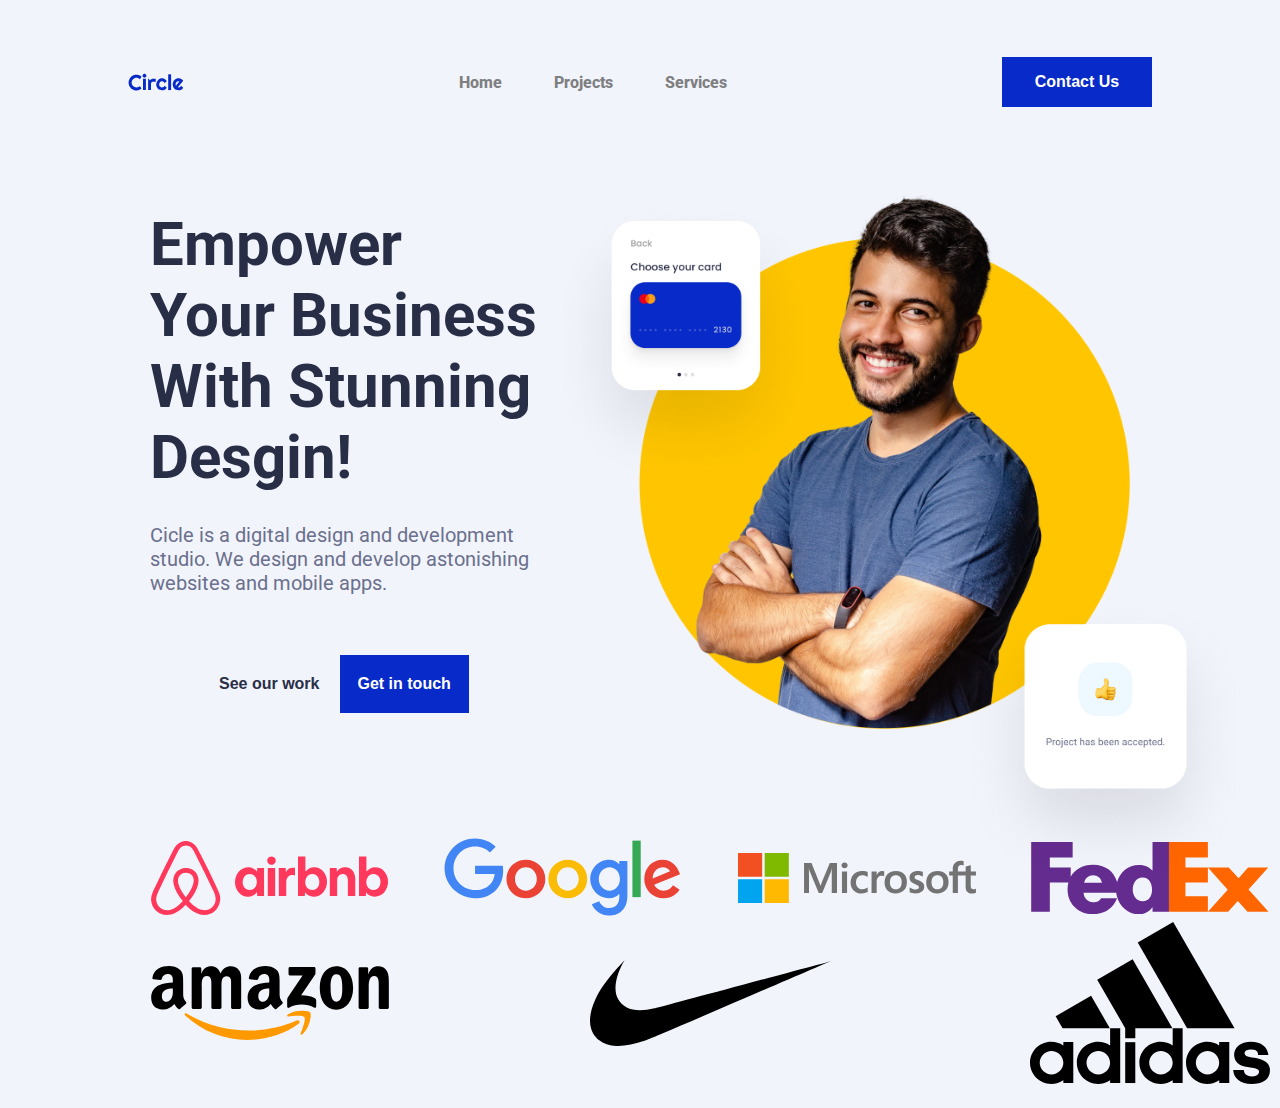
==== midterm-project-boiler/index.html @ 47516e75 "Add files via upload" ====
<!DOCTYPE html>
<html lang="en">
  <head>
    <meta charset="UTF-8" />
    <meta http-equiv="X-UA-Compatible" content="IE=edge" />
    <meta name="viewport" content="width=device-width, initial-scale=1.0" />
    <title>Circle Agency</title>
    <link rel="stylesheet" href="resources/styles/style.css" />
    <link rel="stylesheet" href="resources/styles/contact.css" />
  </head>
  <body>
    <header class="container">
      <nav class="menu">
        <img src="resources/images/logos/circle.svg" alt="circle"> 
        <ul id="lista">
          <li> <a href="./index.html"> Home</a> </li>
          <li> <a href="#projects"> Projects </a> </li>
          <li> <a href="#services"> Services  </a></li>
      </ul>
      <button class="btnContacto type="submit"  onclick="location.href='contact-us.html'">Contact Us</button>
    </nav>
  </header>

<section class="sectionHero">
  <div class="hero">
    <div class="heroText">
    <h1>Empower Your Business With Stunning Desgin!</h1>
    <p>Cicle is a digital design and development studio. We design and develop astonishing websites and mobile apps.</p>

  <div class="btnHero">
    <button class="btnWork" type="button"  onclick="location.href='index.html'">See our work</button>

    <button class="btnTouch" type="button"  onclick="location.href='contact-us.html'">Get in touch</button>
  </div>
  </div>
</div>

  <div class="imgHero">
    <img id="card1" src="./resources/images/hero-section/card-1.png" alt="card">
    <img id="imgHero" src="./resources/images/hero-section/hero-image.png" alt="hero">
    <img id="card2" src="./resources/images/hero-section/card-2.png" alt="card2">
  </div>
</section>

  <section class="logos">
    <a target="_blank" href="https://www.airbnb.es/">
      <img src="./resources/images/logos/airbnb-logo.svg" alt="airbnb">
    </a>
    <a target="_blank" href="https://www.google.com/">
      <img src="./resources/images/logos/google-logo.svg" alt="google">
    </a>
    <a target="_blank" href="https://www.microsoft.com/">
      <img src="./resources/images/logos/microsoft-logo.svg" alt="microsoft">
    </a>
    <a target="_blank" href="https://www.fedex.com/">
      <img src="./resources/images/logos/fedex-logo.svg" alt="fedex">
    </a>
    <a target="_blank" href="https://www.amazon.com/">
      <img src="./resources/images/logos/amazon-logo.svg" alt="amazon">
    </a>
    <a target="_blank" href="https://www.nike.com/">
      <img src="./resources/images/logos/Logo_NIKE.svg" alt="">
    </a>
    <a target="_blank" href="https://www.adidas.com/">
      <img src="./resources/images/logos/Adidas_Logo.svg" alt="adidas">
    </a>
  </section>


  </body>
</html>
---- midterm-project-boiler/resources/styles/style.css ----
@import url("https://fonts.googleapis.com/css2?family=Cinzel&family=Roboto:wght@100;300;400;500&display=swap");

:root {
  --primary: #072ac8;
}

* {
  margin: 0;
  padding: 0;
  box-sizing: border-box;
  background-color: #F2F4FC;

}

body {
  font-family: "Roboto", sans-serif;
}
/* ------------------------------------------------------------------------ */
/* ------------------------------ INDEX html ------------------------------ */
/* ------------------------------------------------------------------------ */
/*------------- CSS NAVBAR ----------------*/
.container{
  width:100%;
  height: 100%;
  padding-left: 10%;
  padding-right: 10%;
  padding-top:2.5%;
  padding-bottom:2.5%;

}



.menu img{
  width: 5.5%;
  height: auto;

}

.menu{
  width: 100%;
  height: 100px;
  display: flex;
  justify-content: space-between;
  align-items: center;
  font-weight: 800;

}

#lista {
  list-style-type: none;
  display: flex;
  justify-content: center;
  list-style: none;
  padding: 0;
}
#lista li{
  display: inline;
  text-align: center;
  padding: 16px 16px;
  text-decoration: none;
  margin: 0 10px;

  
}
#lista li a {
  text-decoration: none;
  color: #7e7f81;
}
 #lista a:hover{
  color: #072ac8;
 }

.btnContacto{
  background-color: #072ac8;
  width: 150px;
  height: 50px;
  color: white;
  font-size: 16px;
  font-weight:800;
  border:none;
}

.btnContacto:hover{
  background-color: #292E47;
}

/*----------- CSS SECTION 1 ------------------*/ 

.sectionHero {
  margin: 5% 7.5%;
}

.sectionHero {
  display: flex;
  justify-content: center;
  gap: 100px;
  align-items: center;
  margin: 20px 150px 20px 150px;
}

.hero {
  width: 500px;
  position: relative;
  
}

.heroText h1 {
  color: #292e47;
  font-size: 60px;
}

.heroText p {
  color: #6b708d;
  padding-top: 30px;
  font-size: 20px;
}

.btnHero {
  display: flex;
  justify-content: center;
  align-items: center;
  gap: 20px;
  padding-top: 60px;
}

.btnWork{
  border: none;
  text-decoration: none;
  font-weight: 500;
  color: #292E47;
  font-size: 16px;
  font-weight:800;
  border:none;
}

.btnTouch{
  background-color: #072ac8;
  color: white;
  text-decoration: none;
  padding: 20px 18px;
  font-size: 16px;
  font-weight:800;
  border:none;
}

.btnTouch:hover{
  background-color: #292E47;
}

.imgHero{
  position: relative;
}

#card1{
  width: 60%;
  height: auto;
  position: absolute;
  left: -100px;
  background-color: transparent;

}

#imgHero{
  height: 550px;
}

#card2{
  width: 60%;
  height: auto;
  position: absolute;
  bottom: -150px;
  left: 320px;
  background-color: transparent;
}

/*-----------SECCION IMAGENES -----------*/

.logos{
  margin: 100px 150px 20px 150px;
  display: flex;
  flex-direction: row;
  justify-content: space-between;
  align-items: center;
  width: 70rem;
  flex-wrap: wrap;
}

.logos img{
  margin: 0 auto;
  width: 15rem;
}

/* ------------------------------ Partners ------------------------------ */

/* Your CSS code goes here */

/* ------------------------------ Recent projects ------------------------------ */

/* Your CSS code goes here */

/* ------------------------------ Client reviews ------------------------------ */

/* Your CSS code goes here */

/* ------------------------------ Services ------------------------------ */

/* Your CSS code goes here */

/* ------------------------------ Questions form ------------------------------ */

/* Your CSS code goes here */

/* ------------------------------ Footer ------------------------------ */

/* Your CSS code goes here */

/* -------------------------------------------------------------------------- */
/* ------------------------------ PROJECT html ------------------------------ */
/* -------------------------------------------------------------------------- */

/* ------------------------------ Project main ------------------------------ */

/* Your CSS code goes here */

/* ----------------------------------------------------------------------------- */
/* ------------------------------ CONTACT-US html ------------------------------ */
/* ----------------------------------------------------------------------------- */

/* ------------------------------ Form ------------------------------ */



/* ----------------------------------------------------------------------------- */
/* ------------------------------ About html ------------------------------ */
/* ----------------------------------------------------------------------------- */

/* Your CSS code goes here */

/* --------------------------------------------------------------------------- */
/* ------------------------------ MEDIA QUERIES ------------------------------ */
/* --------------------------------------------------------------------------- */

/* ------------------------- Smaller than 990px (tablet) ------------------------- */
@media (max-width: 990px) {
  /* Your CSS code goes here */
}

/* ------------------------- Smaller than 766px (mobile) ------------------------- */
@media (max-width: 766px) {
  /* Your CSS code goes here */
}

/* ------------------------------ Hamburguer menu ------------------------------ */

/* Your CSS code goes here */

/* ------------------------------ Alert ------------------------------ */

/* Your CSS code goes here */

/* ------------------------------ Sticky scroll bar ------------------------------ */

/* Your CSS code goes here */
---- midterm-project-boiler/resources/styles/contact.css ----
@import url("https://fonts.googleapis.com/css2?family=Cinzel&family=Roboto:wght@100;300;400;500&display=swap");

:root {
  --primary: #072ac8;
}

* {
  margin: 0;
  padding: 0;
  box-sizing: border-box;
  background-color: #F2F4FC;

}

body {
    font-family: "Roboto", sans-serif;
}

#section1{
   width: 100%;
   height: 100%; 
   display:flex;
   justify-content: center;
}

#formulario{
    width: 70%; 
    height: 100%; 
    font-size: 20px;
    display: flex;
    flex-direction: column;
}

#nombre{
    width: 100%;
    height: 50px;
}

.divMedio{
    display: flex;
    justify-content: space-between;
}

.divEmail,.divPhone{
    width: 49%;
}

#tituloForm{
    font-size: 60px;
    color:#292E47;
}

.labelform{
    color: #7e7f81;
}

#email,#nombre,#phone,#mensaje{
    font-family: "Roboto", sans-serif;
    font-size: 18px;
    border: none;
    background-color: #E4E6F0;
    margin-top:5px;
    padding-left:10px;
}

#email{
    width: 100%;
    height: 50px;

}

#phone{
    width: 100%;
    height: 50px;

}


#mensaje{
    width: 100%;
    height: 100px;
    padding-top:10px;

}

.divMensaje{
    width: 100%;
}

#enviar{
    width: 100%;
    height: 50px;
    color: white;
    font-size: 16px;
    font-weight:800;
    border:none;
    background-color: #072ac8;

}

#enviar:hover{
    color: white;
    background-color: #292E47;
    border:none;
}
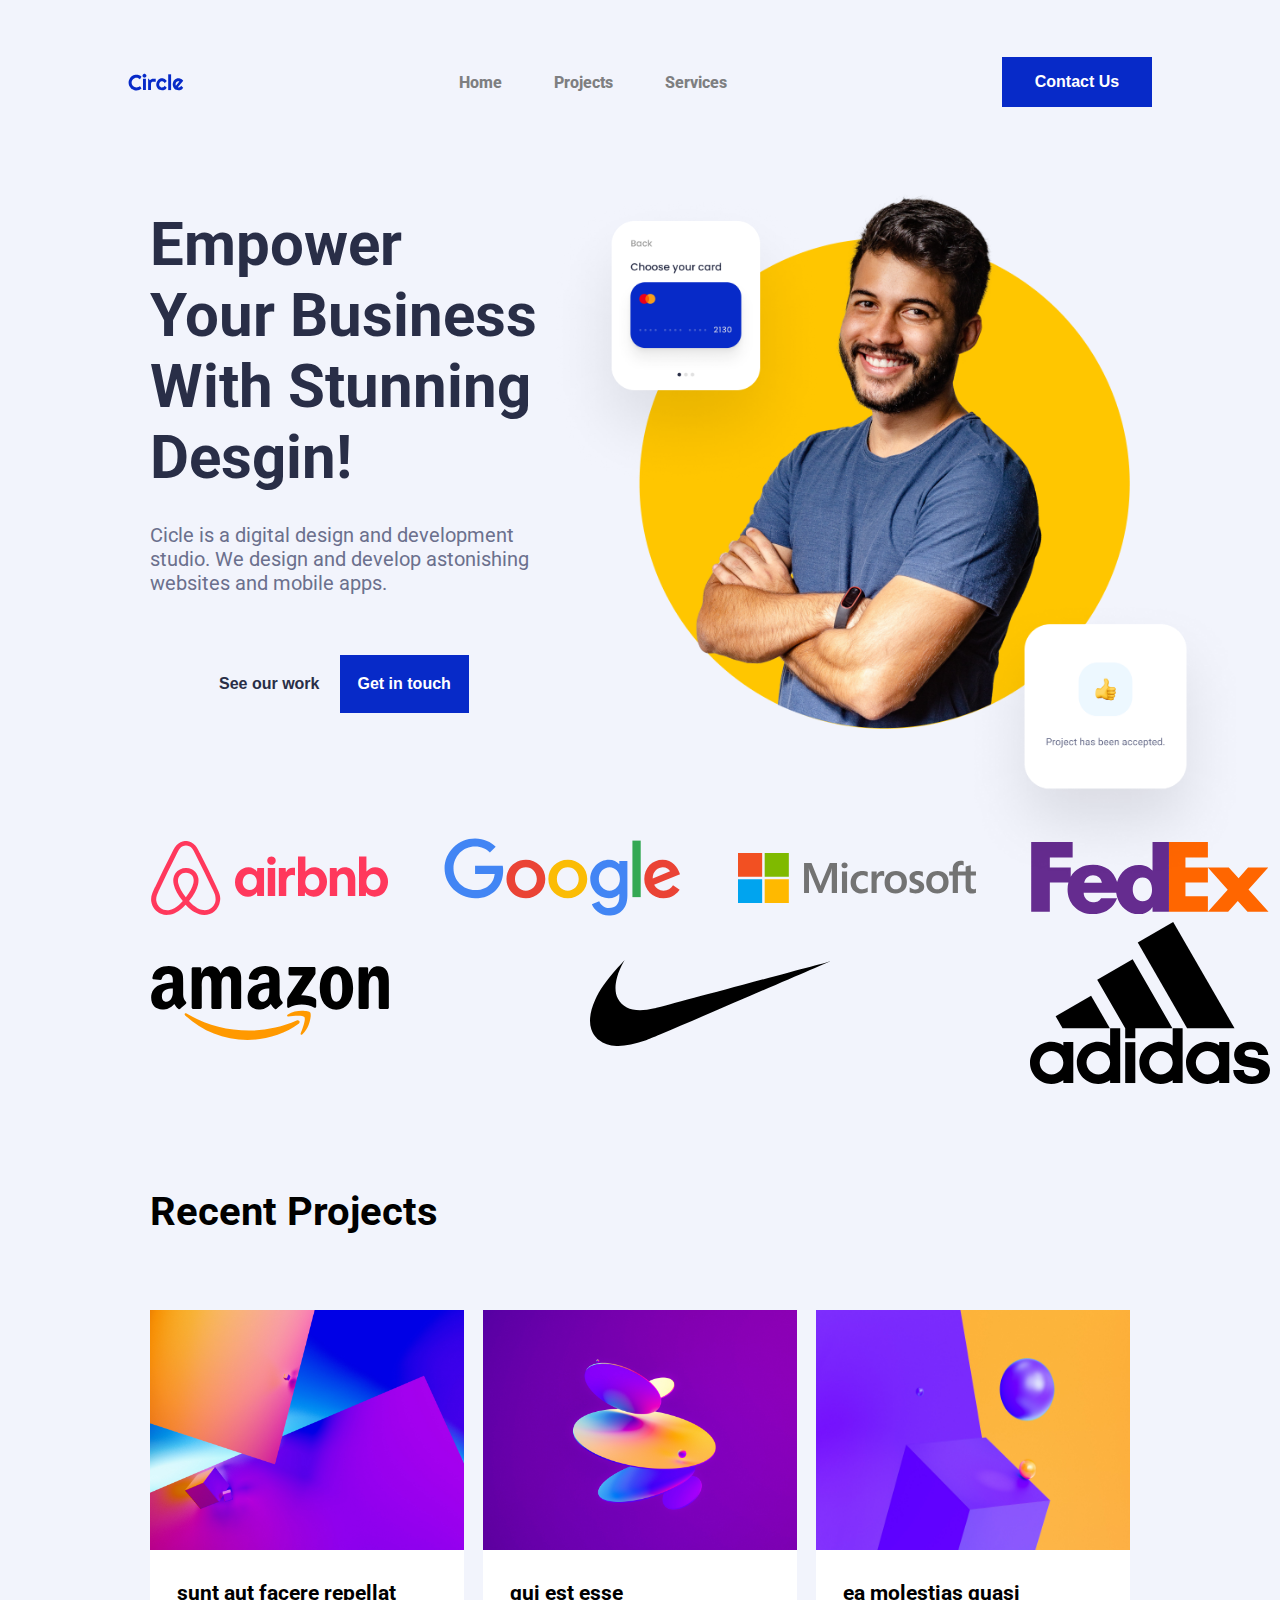
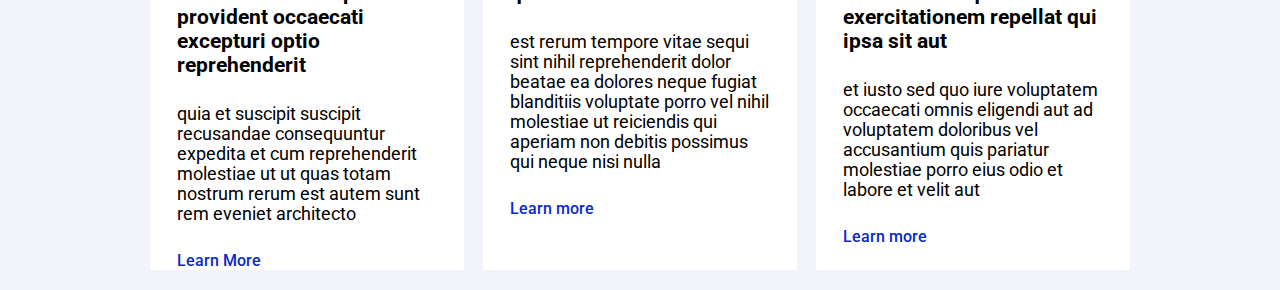
==== commit c6494184: "section Projects" ====
--- a/midterm-project-boiler/index.html
+++ b/midterm-project-boiler/index.html
@@ -66,6 +66,41 @@
     </a>
   </section>
 
+  <section class="sectionProject">
+    <div class="projectTitulo">
+    <h2>Recent Projects</h2>
+    </div>
+    <div class="projectsDiv">
+    <div class="project">
+        <img src="./resources/images/projects-section/1.jpg" alt="Project1">
+        <h3>sunt aut facere repellat provident occaecati excepturi optio reprehenderit</h3>
+        <p>quia et suscipit
+          suscipit recusandae consequuntur expedita et cum
+          reprehenderit molestiae ut ut quas totam
+          nostrum rerum est autem sunt rem eveniet architecto</p>
+          <a href="./index.html">Learn More</a>
+        </div>
+          
+        <div class="project">
+          <img src="./resources/images/projects-section/2.jpg" alt="">
+          <h3>qui est esse</h3>
+          <p>est rerum tempore vitae
+            sequi sint nihil reprehenderit dolor beatae ea dolores neque
+            fugiat blanditiis voluptate porro vel nihil molestiae ut reiciendis
+            qui aperiam non debitis possimus qui neque nisi nulla</p>
+            <a href="./index.html">Learn more</a>
+        </div>
 
+        <div class="project">
+          <img src="./resources/images/projects-section/3.jpg" alt="">
+          <h3>ea molestias quasi exercitationem repellat qui ipsa sit aut</h3>
+          <p>et iusto sed quo iure
+            voluptatem occaecati omnis eligendi aut ad
+            voluptatem doloribus vel accusantium quis pariatur
+            molestiae porro eius odio et labore et velit aut</p>
+            <a href="./index.html">Learn more</a>
+      </div>
+      </div>
+  </section>
   </body>
 </html>
--- a/midterm-project-boiler/resources/styles/style.css
+++ b/midterm-project-boiler/resources/styles/style.css
@@ -191,13 +191,52 @@
   width: 15rem;
 }
 
-/* ------------------------------ Partners ------------------------------ */
-
-/* Your CSS code goes here */
-
 /* ------------------------------ Recent projects ------------------------------ */
-
-/* Your CSS code goes here */
+.sectionProject{
+  margin: 100px 150px 20px 150px;
+  
+}
+.projectsDiv{
+   display: flex;
+  justify-content: space-between;
+
+}
+.projectTitulo{
+  margin: 100px 0 75px 0;
+  display: flex;
+}
+
+.projectTitulo h2 {
+  font-size: 2.5rem;
+}
+.project {
+  width: 32%;
+  background-color: white;
+}
+.project img {
+  width: 100%;
+  height: 240px;
+}
+
+.project h3 {
+  font-size: 1.3rem;
+  margin: 27px;
+  background-color: white;
+}
+
+.project p {
+  font-size: 1.1rem;
+  margin: 0 27px 27px 27px;
+  background-color: white;
+}
+
+.project a {
+  text-decoration: none;
+  font-weight: 500;
+  color: #072ac8;
+  margin: 0 27px 27px 27px;
+  background-color: white;
+}
 
 /* ------------------------------ Client reviews ------------------------------ */
 
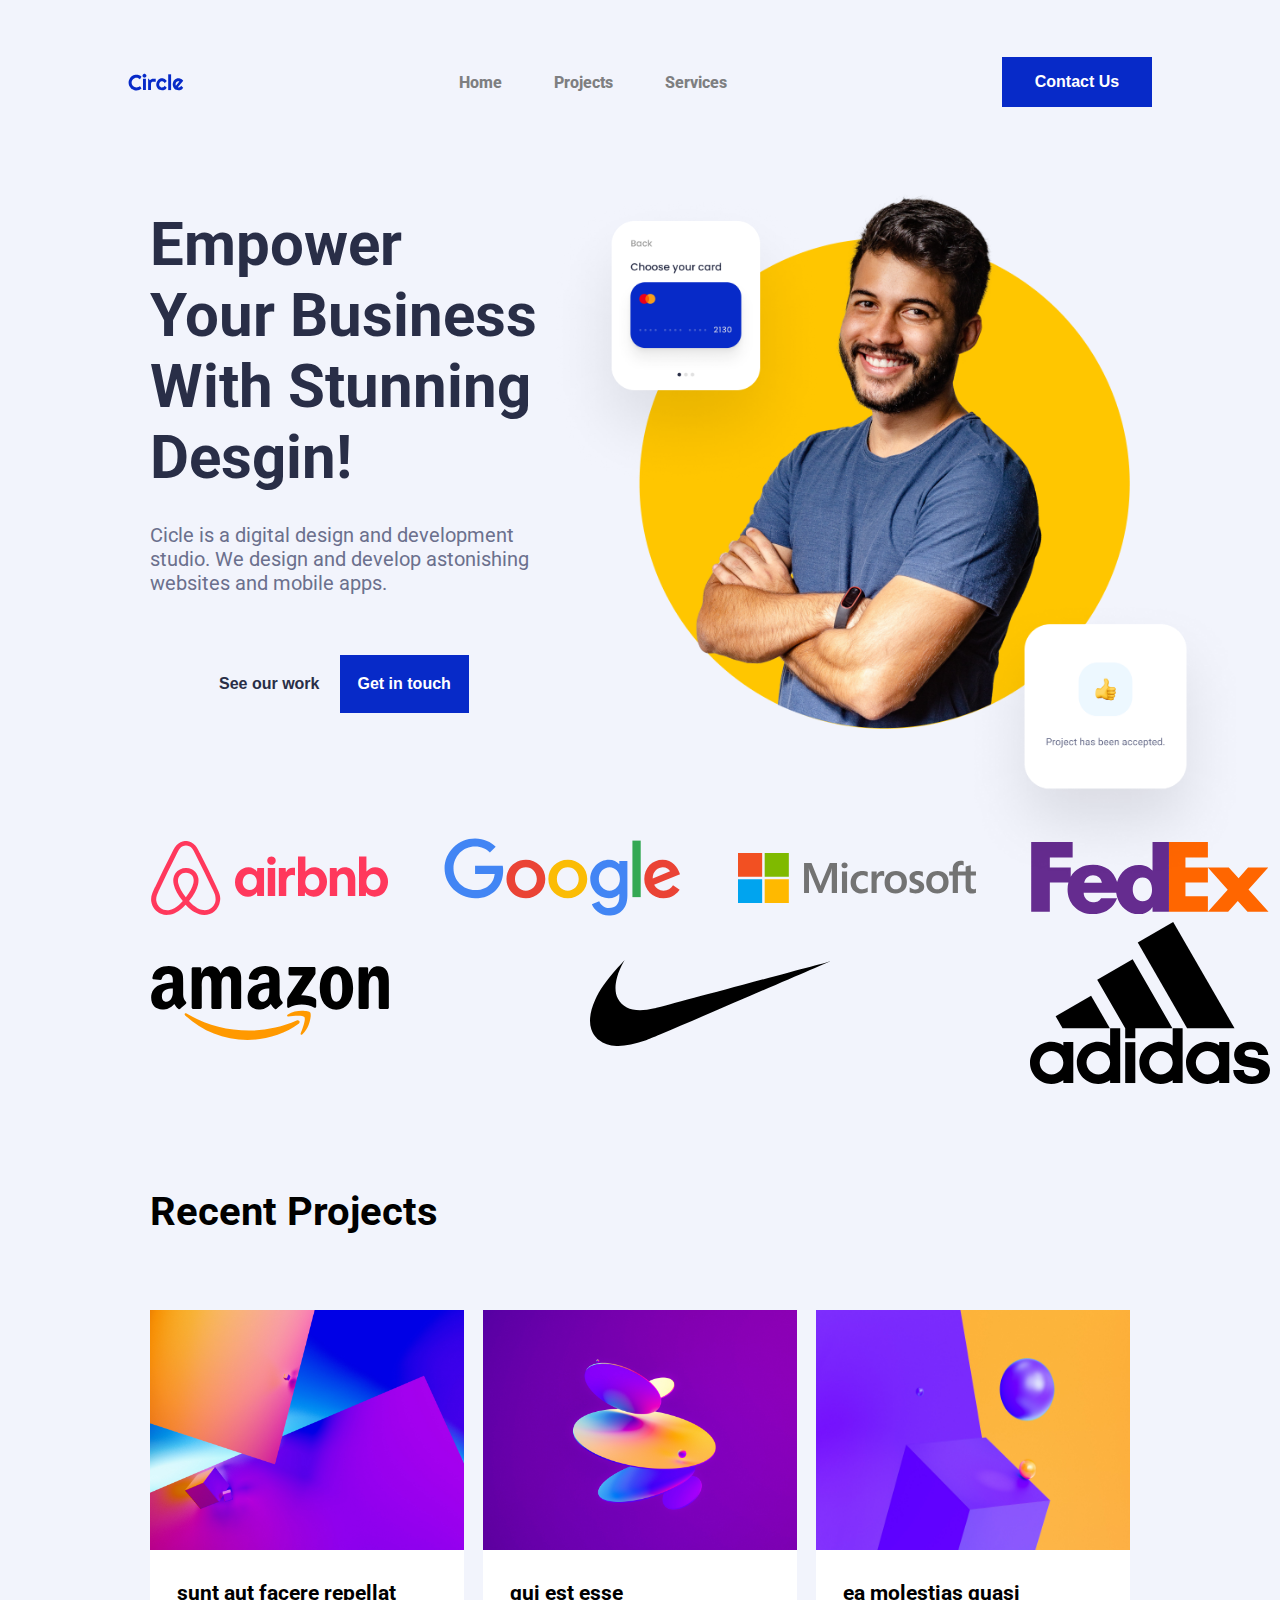
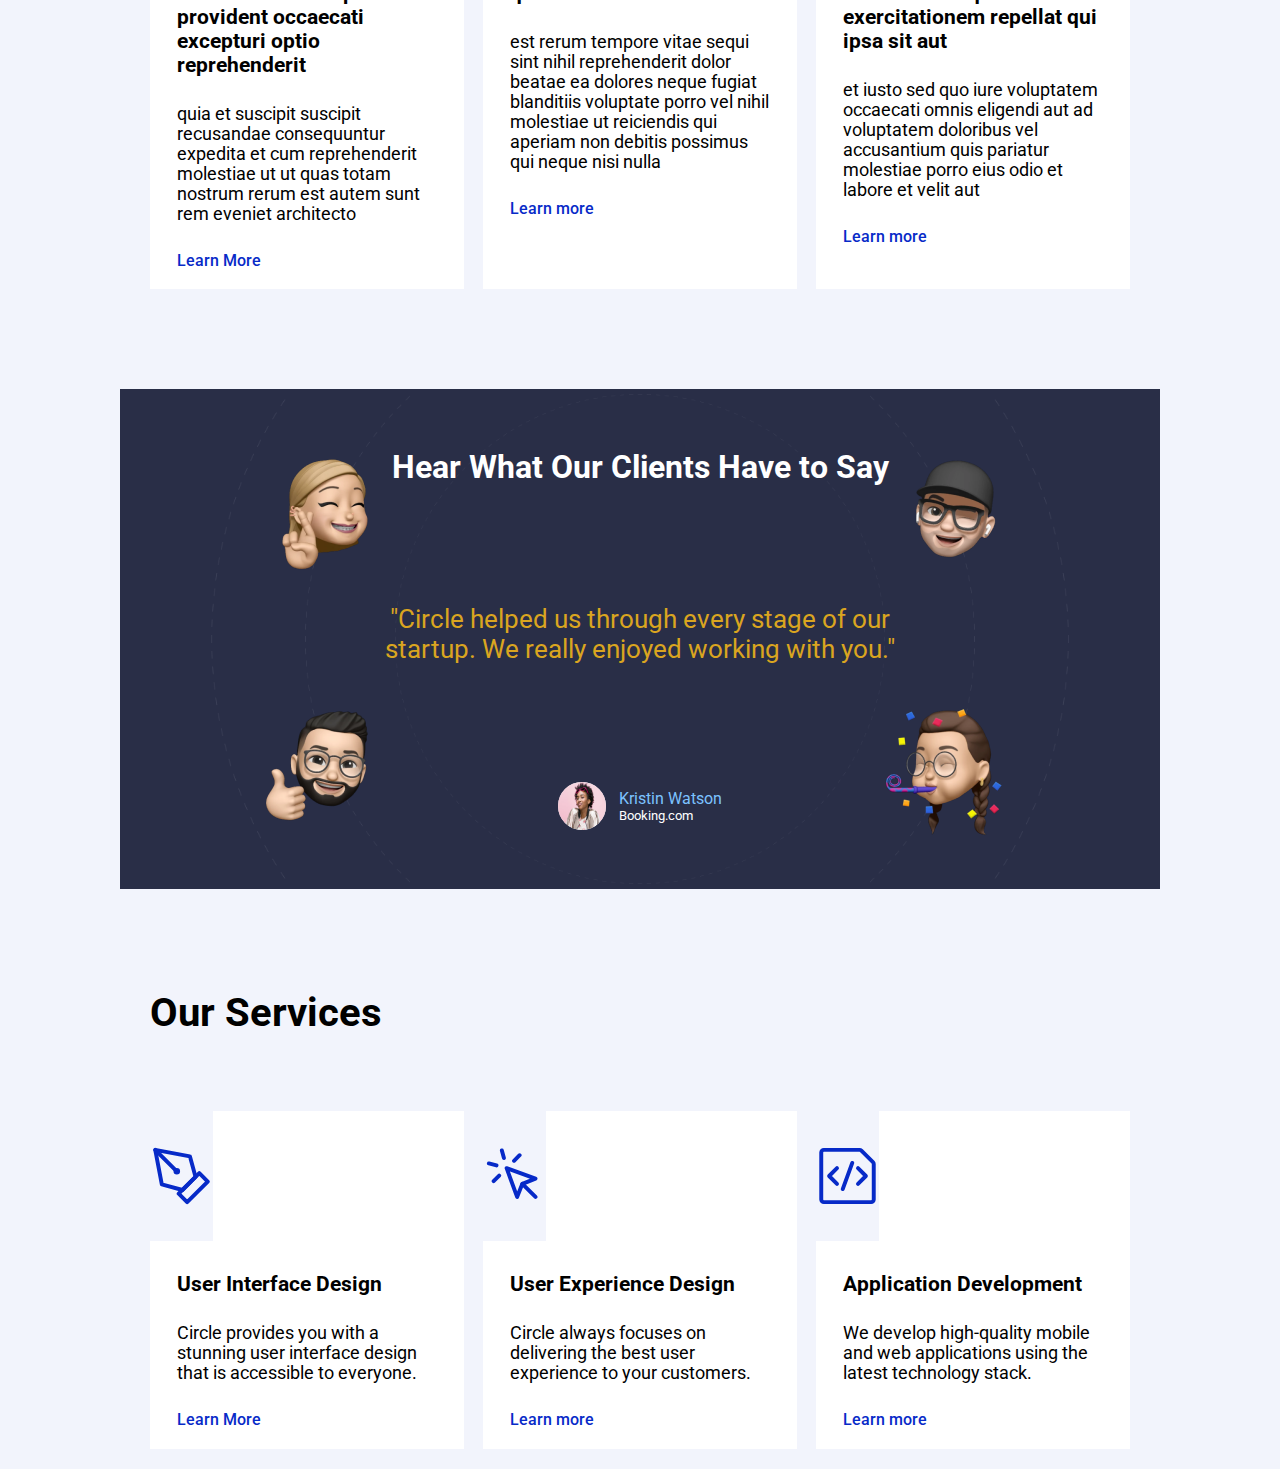
==== commit 91094ae7: "section services proyecto" ====
--- a/midterm-project-boiler/index.html
+++ b/midterm-project-boiler/index.html
@@ -7,6 +7,7 @@
     <title>Circle Agency</title>
     <link rel="stylesheet" href="resources/styles/style.css" />
     <link rel="stylesheet" href="resources/styles/contact.css" />
+    <link rel="stylesheet" href="resources/styles/project.css" />
   </head>
   <body>
     <header class="container">
@@ -102,5 +103,59 @@
       </div>
       </div>
   </section>
+ 
+<section class="testimonialSection">
+  
+  <img id="emoji1"src="./resources/images/testimonial-section/memoji-1.png" alt="emoji1">
+  <img id="emoji2"src="./resources/images/testimonial-section/memoji-2.png" alt="emoji2">
+  <img id="emoji3"src="./resources/images/testimonial-section/memoji-3.png" alt="emoji3">
+  <img id="emoji4"src="./resources/images/testimonial-section/memoji-4.png" alt="emoji4">
+  
+<div class="testimonialText">
+  <h2>Hear What Our Clients Have to Say</h2>
+  <p>"Circle helped us through every stage of our startup. We really enjoyed working with you."</p>
+
+
+  <div class="kristin">
+    <img src="./resources/images/testimonial-section/profile.png" alt="kristin">
+    <div>
+      <h4>Kristin Watson</h4>
+      <h5>Booking.com</h5>
+    </div>
+  </div>
+</div>
+</section>
+
+<section class="sectionServices">
+  <div class="servicesTitulo">
+  <h2>Our Services</h2>
+  </div>
+  <div class="servicesDiv">
+  <div class="services">
+      <img src="./resources/images/services-section/icons/1.svg" alt="">
+      <h3>User Interface Design</h3>
+      <p>Circle provides you with a stunning user interface design that is accessible to everyone.</p>
+        <a href="./index.html">Learn More</a>
+      </div>
+        
+      <div class="services">
+        <img src="./resources/images/services-section/icons/2.svg" alt="">
+        <h3>User Experience Design</h3>
+        <p>Circle always focuses on delivering the best user experience to your customers.</p>
+          <a href="./index.html">Learn more</a>
+      </div>
+
+      <div class="services">
+        <img src="./resources/images/services-section/icons/3.svg" alt="">
+        <h3>Application Development</h3>
+        <p>We develop high-quality mobile and web applications using the latest technology stack.</p>
+        <a href="./index.html">Learn more</a>
+    </div>
+    </div>
+</section>
+
+
+
+
   </body>
 </html>
--- a/midterm-project-boiler/resources/styles/style.css
+++ b/midterm-project-boiler/resources/styles/style.css
@@ -212,6 +212,7 @@
 .project {
   width: 32%;
   background-color: white;
+  padding-bottom: 2%;
 }
 .project img {
   width: 100%;
@@ -236,38 +237,183 @@
   color: #072ac8;
   margin: 0 27px 27px 27px;
   background-color: white;
-}
-
-/* ------------------------------ Client reviews ------------------------------ */
+  
+}
+
+/*---------------TESTIONIAL SECTION -------------------*/
+
+.testimonialSection{
+  margin: 100px 120px 20px 120px;
+  background-color: #292e47;
+  background-image: url("../images/testimonial-section/orbit.png");
+  background-position: center;
+  background-repeat: no-repeat;
+  background-size: contain;
+  position: relative;
+  height: 500px;
+ 
+}
+.testimonialText{
+  background-color: transparent;
+  display: flex;
+  flex-direction: column;
+  justify-content: space-around;
+  align-items: center;
+  width: 100%;
+  height: 100%;
+  
+}
+.testimonialText p{
+  color: goldenrod;
+  font-size: 1.6rem;
+  background-color: transparent;
+  width: 50%;
+  text-align: center;
+ }
+
+
+.testimonialText h2{
+  color: white;
+  font-size: 2rem;
+  background-color: transparent;
+
+}
+
+.kristin{
+  width: 17%;
+  display: flex;
+  justify-content: space-around;
+  background-color: transparent;
+}
+
+.kristin img{
+  width: 48px;
+  height: 48px;
+  border-radius: 100px;
+  
+}
+
+.kristin h4{
+  color: #7cc2ff;
+  font-weight: 400;
+  background-color: transparent;
+  margin: 0;
+}
+
+.kristin h5{
+  color: white;
+  font-weight: 400;
+  background-color: transparent;
+  
+}
+
+.kristin div{
+  display: flex;
+  flex-direction: column;
+  align-items: flex-start;
+  justify-content: center;
+  background-color: transparent;
+}
+
+#emoji1{
+  width: 150px;
+  height: 150px;
+  left: 12%;
+  top: 10%;
+  right: auto;
+  bottom: auto;
+  background-color: transparent;
+  position: absolute;
+}
+
+#emoji2{
+  width: 150px;
+  height: 150px;
+  right: 13%;
+  top: 10%;
+  left: auto;
+  bottom: auto;
+  background-color: transparent;
+  position: absolute;
+}
+
+#emoji3{
+  width: 150px;
+  height: 150px;
+  left: 12%;
+  bottom: 10%;
+  right: auto;
+  top: auto;
+  background-color: transparent;
+  position: absolute;
+}
+
+#emoji4{
+  width: 150px;
+  height: 150px;
+  right: 13%;
+  bottom: 10%;
+  left: auto;
+  top: auto;
+  background-color: transparent;
+  position: absolute;
+}
+/* ------------------------------ Services ------------------------------ */
+
+.sectionServices{
+  margin: 100px 150px 20px 150px;
+  
+}
+.servicesDiv{
+  display: flex;
+  justify-content: space-between;
+
+}
+.servicesTitulo{
+  margin: 100px 0 75px 0;
+  display: flex;
+}
+
+.servicesTitulo h2 {
+  font-size: 2.5rem;
+}
+.services {
+  width: 32%;
+  background-color: white;
+  padding-bottom: 2%;
+}
+.services img {
+  width: 20%;
+  height: 130px;
+}
+
+.services h3 {
+  font-size: 1.3rem;
+  margin: 27px;
+  background-color: white;
+}
+
+.services p {
+  font-size: 1.1rem;
+  margin: 0 27px 27px 27px;
+  background-color: white;
+}
+
+.services a {
+  text-decoration: none;
+  font-weight: 500;
+  color: #072ac8;
+  margin: 0 27px 27px 27px;
+  background-color: white;
+  
+}
+/* ------------------------------ Questions form ------------------------------ */
+
+
+
+/* ------------------------------ Footer ------------------------------ */
 
 /* Your CSS code goes here */
-
-/* ------------------------------ Services ------------------------------ */
-
-/* Your CSS code goes here */
-
-/* ------------------------------ Questions form ------------------------------ */
-
-/* Your CSS code goes here */
-
-/* ------------------------------ Footer ------------------------------ */
-
-/* Your CSS code goes here */
-
-/* -------------------------------------------------------------------------- */
-/* ------------------------------ PROJECT html ------------------------------ */
-/* -------------------------------------------------------------------------- */
-
-/* ------------------------------ Project main ------------------------------ */
-
-/* Your CSS code goes here */
-
-/* ----------------------------------------------------------------------------- */
-/* ------------------------------ CONTACT-US html ------------------------------ */
-/* ----------------------------------------------------------------------------- */
-
-/* ------------------------------ Form ------------------------------ */
-
 
 
 /* ----------------------------------------------------------------------------- */
--- a/midterm-project-boiler/resources/styles/project.css
+++ b/midterm-project-boiler/resources/styles/project.css
@@ -0,0 +1,43 @@
+.containerProject{
+    display: flex;
+    justify-content: column;
+    margin: 20px 180px 20px 180px;
+
+}
+
+.simplifyProject h1{
+    font-size: 4rem;
+    color: #292e47;
+    margin-bottom: 30px
+}
+
+.textoSimplify h3, h4{
+    font-weight: 400;
+    margin: 20px 0 50px 0;
+    color: #7e7f81;
+}
+.imgProject img{
+    width: 100%;
+    height: 500px;
+    margin-bottom: 50px;
+}
+.cuerpoSimplify p{
+    font-size: 20px;
+    margin-bottom: 10px;
+    line-height: 30px;
+    color: #292e47
+}
+.textoSimplify{
+    display: flex;
+    justify-content: space-between;
+}
+.textoSimplify h3{
+    font-size: 25px;
+    margin-bottom: 60px;
+    
+}
+.textoSimplify h4{
+    font-size: 20px;
+}
+
+
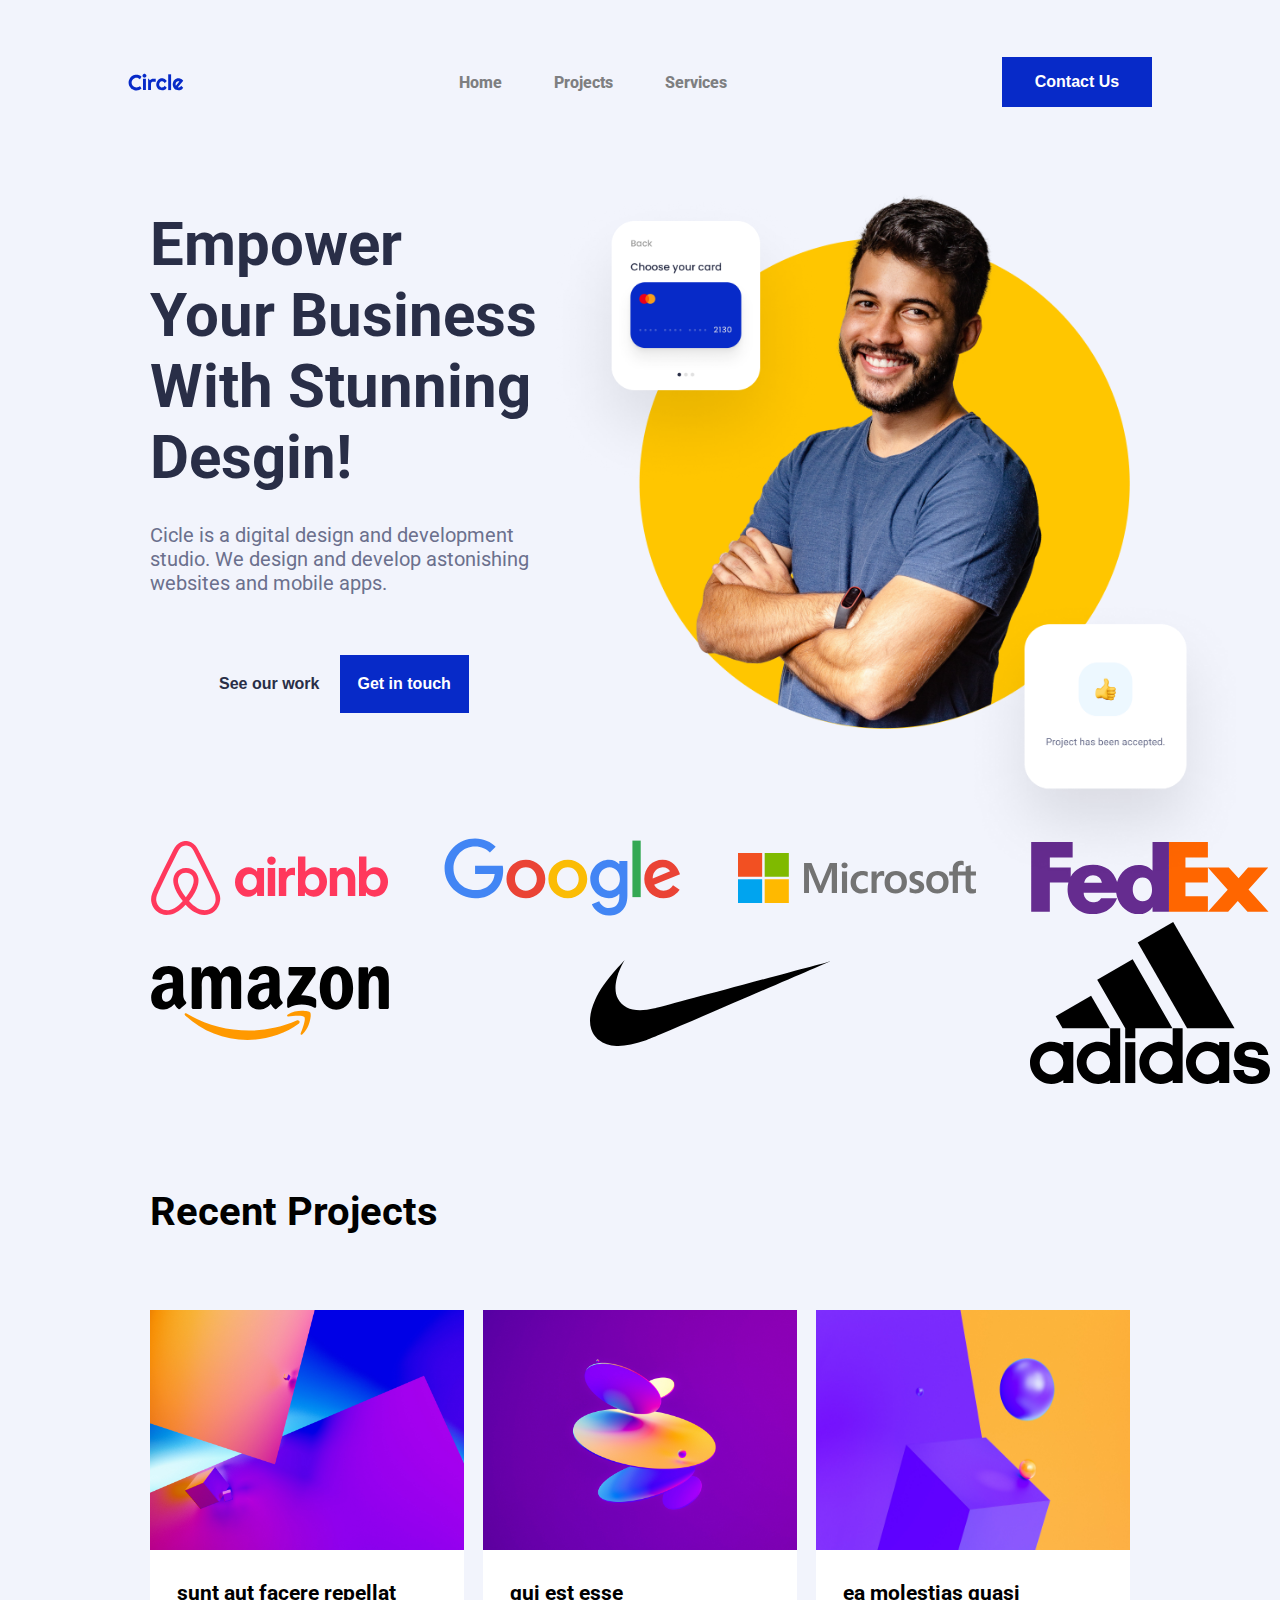
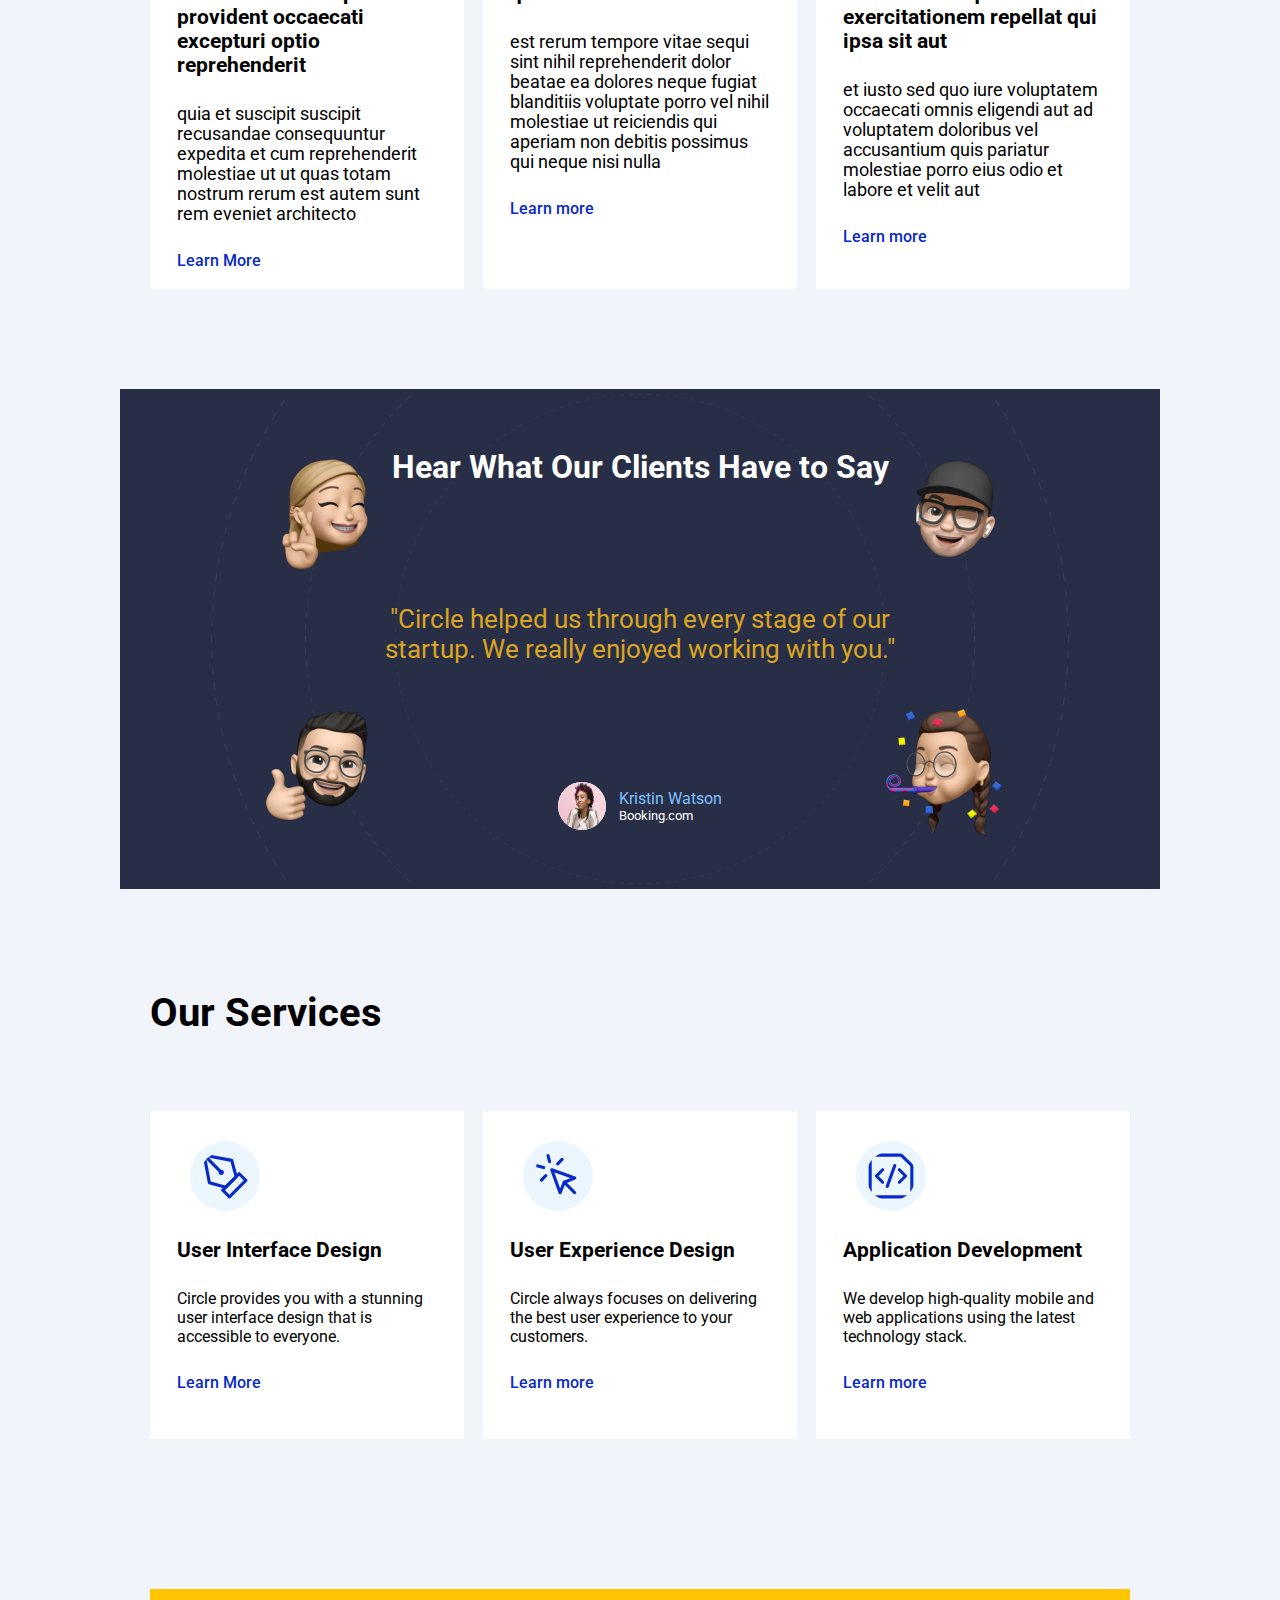
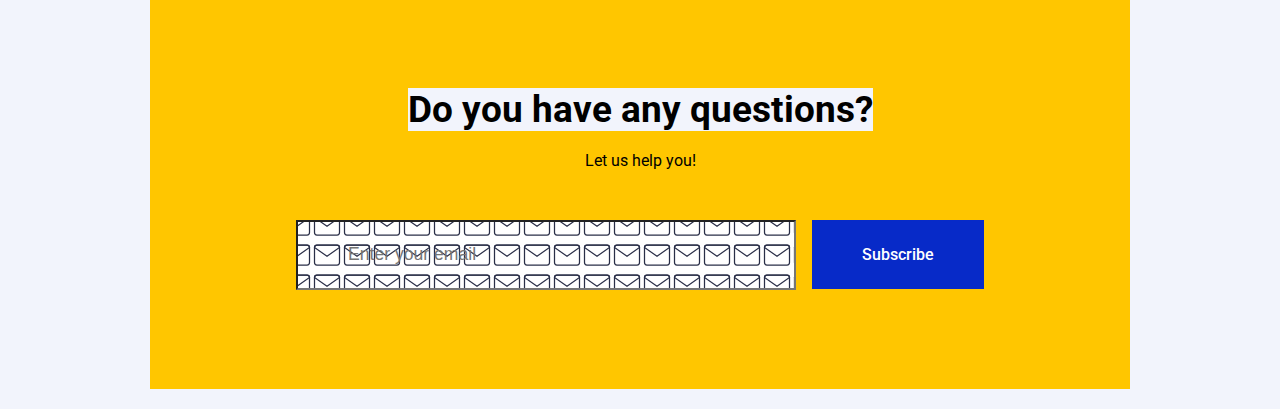
==== commit b2fe6100: "proyecto" ====
--- a/midterm-project-boiler/index.html
+++ b/midterm-project-boiler/index.html
@@ -154,6 +154,16 @@
     </div>
 </section>
 
+<section class="questions">
+  <div class="tituloQuestions">
+    <h2>Do you have any questions?</h2>
+  </div>
+  <p>Let us help you!</p>
+  <div class="emailQuestions">
+    <input id="btnEmail"type="text" placeholder="Enter your email">
+    <a id="btnSubscribe" href="#">Subscribe</a>
+  </div>
+</section>
 
 
 
--- a/midterm-project-boiler/resources/styles/style.css
+++ b/midterm-project-boiler/resources/styles/style.css
@@ -381,10 +381,19 @@
   width: 32%;
   background-color: white;
   padding-bottom: 2%;
+  display: flex;
+  flex-direction: column;
+  justify-content: space-between;
 }
 .services img {
-  width: 20%;
-  height: 130px;
+  width: 70px;
+  border-radius: 50%;
+  background-color: #ecf6ff;
+  margin-left: 40px;
+  margin-top: 30px;
+  background-size: cover;
+  background-position: center;
+  padding: 10px;
 }
 
 .services h3 {
@@ -394,7 +403,7 @@
 }
 
 .services p {
-  font-size: 1.1rem;
+  font-size: 1rem;
   margin: 0 27px 27px 27px;
   background-color: white;
 }
@@ -405,12 +414,57 @@
   color: #072ac8;
   margin: 0 27px 27px 27px;
   background-color: white;
-  
 }
 /* ------------------------------ Questions form ------------------------------ */
 
-
-
+.questions {
+  margin: 100px 150px 20px 150px;
+  background-color: #ffc600;
+  height: 400px;
+  margin-top: 150px;
+  text-align: center;
+  display: flex;
+  flex-direction: column;
+  justify-content: center;
+  align-items: center;
+}
+.tituloQuestions h2{
+  font-size: 2.3rem;
+  background: transparent;
+}
+.questions p{
+  color: black;
+  font-weight: 400;
+  margin: 20px 0 50px 0;
+  background: transparent;
+}
+
+#btnEmail{
+  
+  height: 70px;
+  font-weight: 400;
+  font-size: 1.1rem;
+  width: 500px;
+  background-color: white;
+  background-image: url("../images/newsletter/icon/mail.svg");
+  background-position: 3% 50%;
+  padding-left: 50px;
+}
+
+.emailQuestions{
+  width: 100%;
+  background: transparent;
+}
+
+#btnSubscribe{
+  text-decoration: none;
+  background-color: #072ac8;
+  color: white;
+  font-weight: 500;
+  font-size: 1rem;
+  margin-left: 12px;
+  padding: 25px 50px 25px 50px;
+}
 /* ------------------------------ Footer ------------------------------ */
 
 /* Your CSS code goes here */
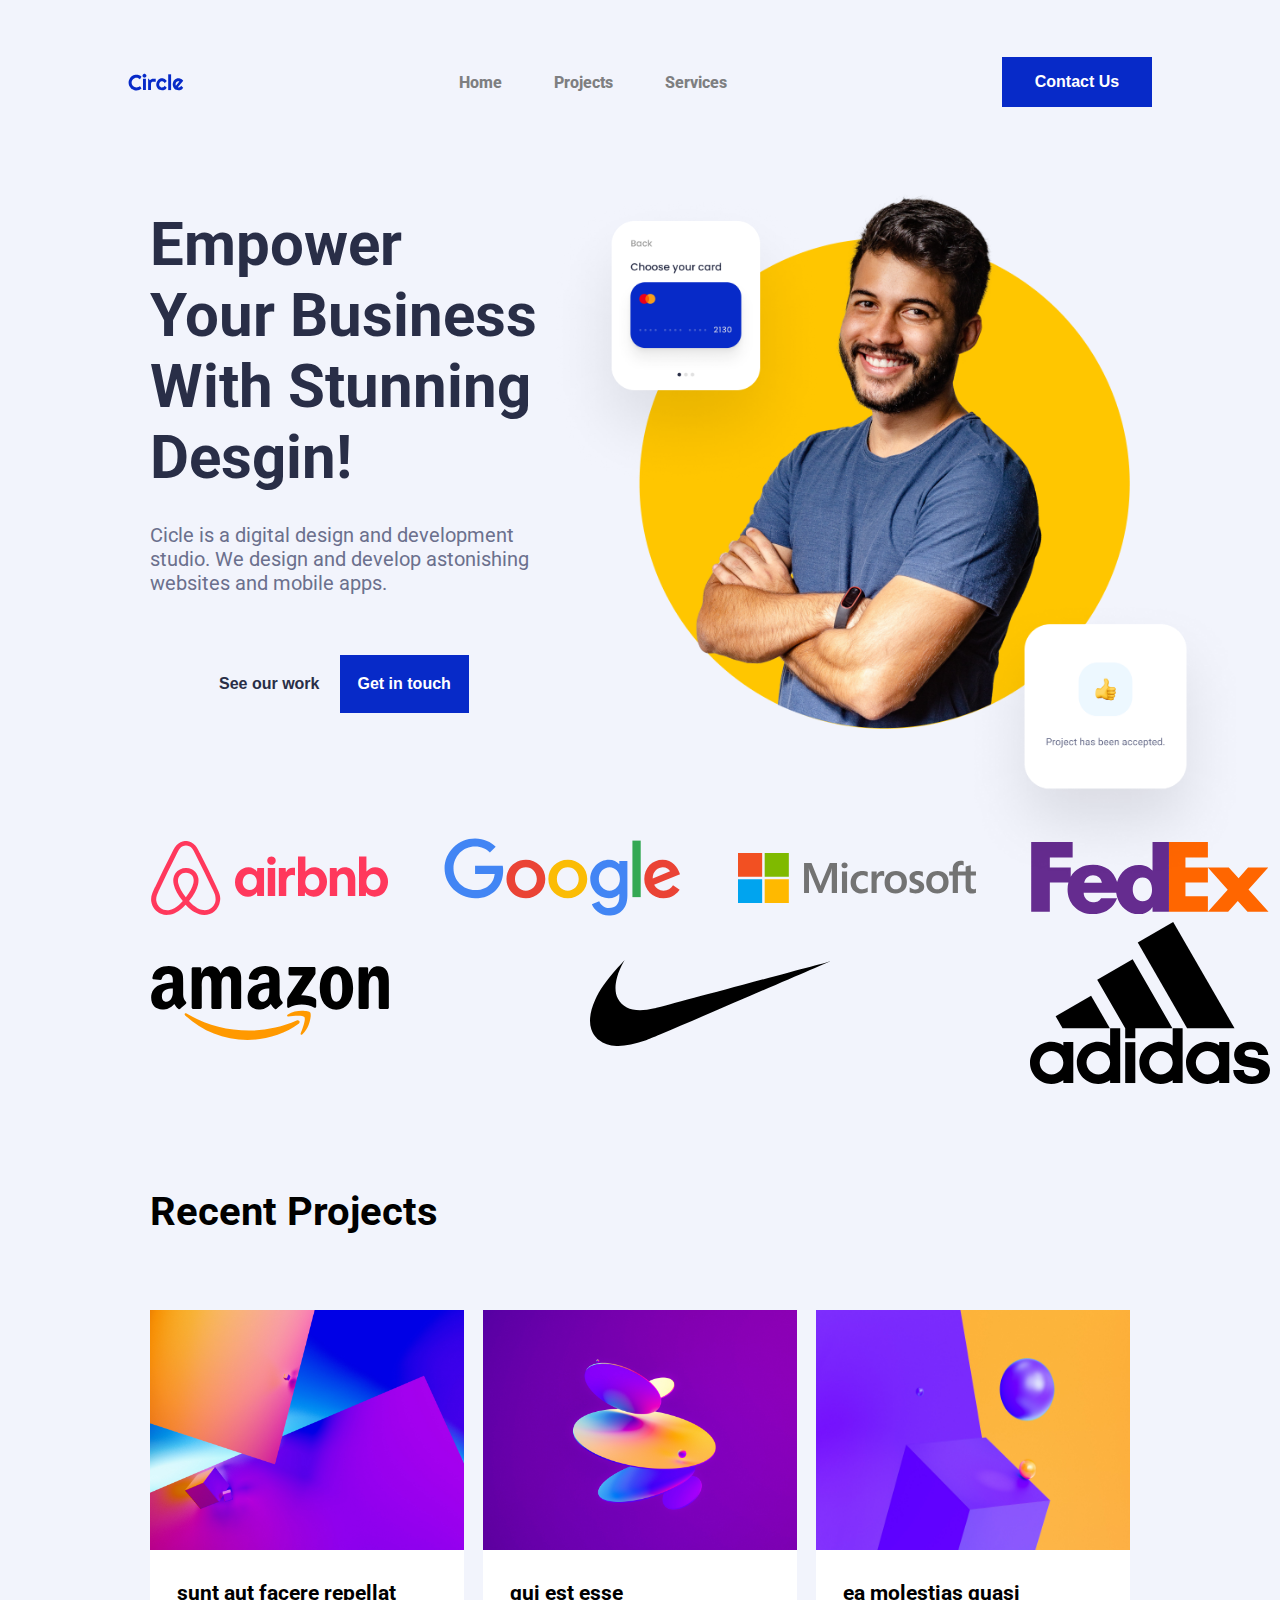
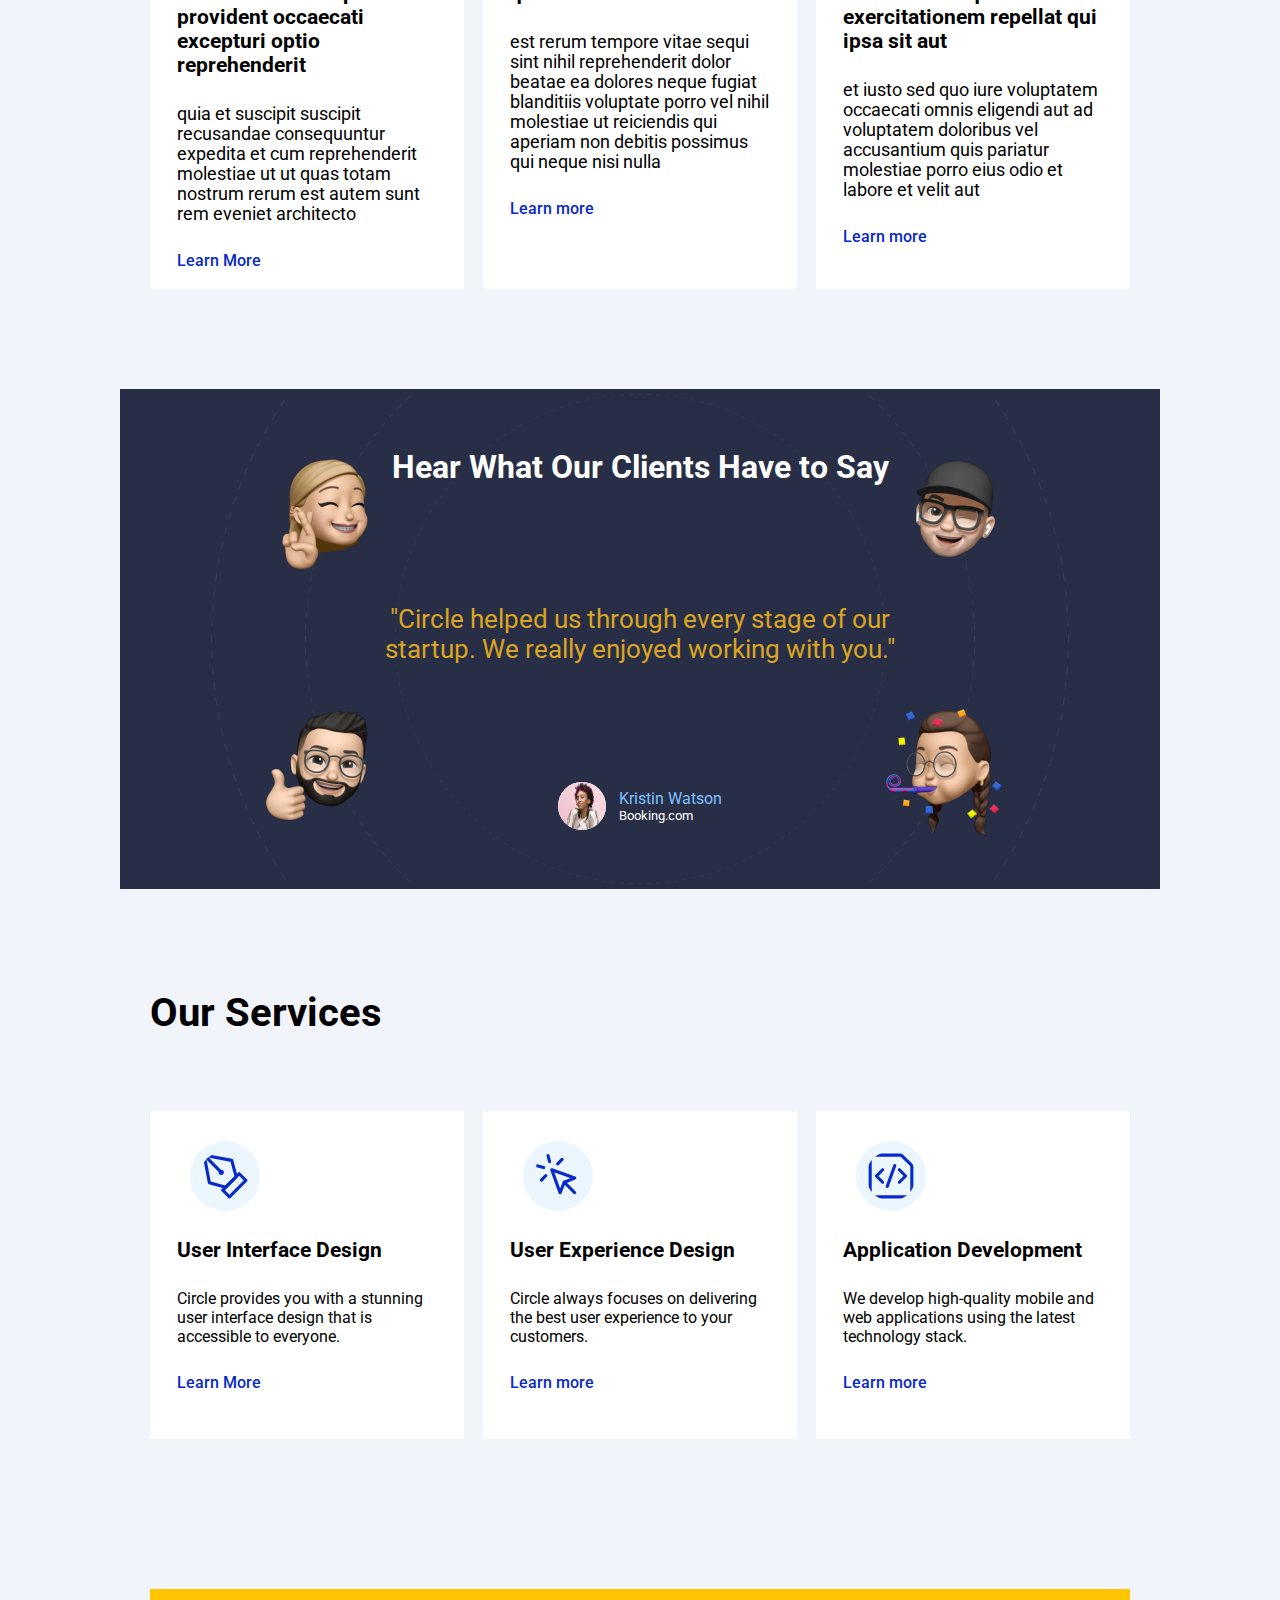
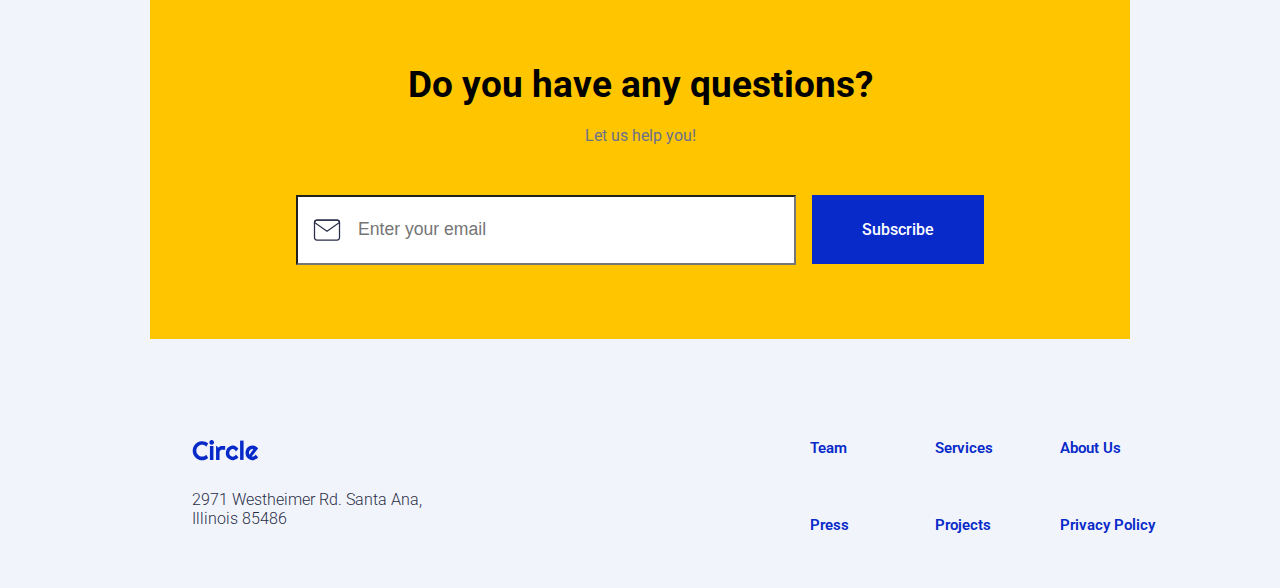
==== commit 57602d56: "proyecto html" ====
--- a/midterm-project-boiler/index.html
+++ b/midterm-project-boiler/index.html
@@ -15,7 +15,7 @@
         <img src="resources/images/logos/circle.svg" alt="circle"> 
         <ul id="lista">
           <li> <a href="./index.html"> Home</a> </li>
-          <li> <a href="#projects"> Projects </a> </li>
+          <li> <a href="./project.html"> Projects </a> </li>
           <li> <a href="#services"> Services  </a></li>
       </ul>
       <button class="btnContacto type="submit"  onclick="location.href='contact-us.html'">Contact Us</button>
@@ -160,12 +160,25 @@
   </div>
   <p>Let us help you!</p>
   <div class="emailQuestions">
-    <input id="btnEmail"type="text" placeholder="Enter your email">
-    <a id="btnSubscribe" href="#">Subscribe</a>
+    <input id="btnEmail"type="text" placeholder="Enter your email" required>
+    <a id="btnSubscribe" href="./index.html">Subscribe</a>
   </div>
 </section>
-
-
+  
+<footer class="sectionFooter">
+  <div class="footerImg">
+    <img src="./resources/images/logos/circle.svg" alt="cicleLogo">
+    <p> 2971 Westheimer Rd. Santa Ana, Illinois 85486</p>
+  </div>
+  <div class="links">
+    <a href="">Team</a>
+    <a href="">Services</a>
+    <a href="">About Us</a>
+    <a href="">Press</a>
+    <a href="">Projects</a>
+    <a href="">Privacy Policy</a>
+  </div>
+</footer>
 
   </body>
 </html>
--- a/midterm-project-boiler/resources/styles/style.css
+++ b/midterm-project-boiler/resources/styles/style.css
@@ -420,27 +420,28 @@
 .questions {
   margin: 100px 150px 20px 150px;
   background-color: #ffc600;
-  height: 400px;
+  height: 350px;
   margin-top: 150px;
   text-align: center;
   display: flex;
   flex-direction: column;
   justify-content: center;
   align-items: center;
+  
 }
 .tituloQuestions h2{
   font-size: 2.3rem;
   background: transparent;
+  background-color: #ffc600;
 }
 .questions p{
-  color: black;
+  color: #6C718B;
   font-weight: 400;
   margin: 20px 0 50px 0;
   background: transparent;
 }
 
 #btnEmail{
-  
   height: 70px;
   font-weight: 400;
   font-size: 1.1rem;
@@ -449,6 +450,8 @@
   background-image: url("../images/newsletter/icon/mail.svg");
   background-position: 3% 50%;
   padding-left: 50px;
+  background-repeat: no-repeat;
+  padding-left: 60px;
 }
 
 .emailQuestions{
@@ -465,10 +468,46 @@
   margin-left: 12px;
   padding: 25px 50px 25px 50px;
 }
+
+
 /* ------------------------------ Footer ------------------------------ */
 
-/* Your CSS code goes here */
-
+.sectionFooter{
+  margin: 100px 120px 20px 120px;
+  margin-left: 15%;
+  display: flex;
+  justify-content:left;
+  gap: 350px;
+  color: #292E47;
+}
+
+.footerImg{
+  padding-bottom: 40px;
+}
+
+.links{
+  display: grid;
+  grid-template-columns: 100px 100px 100px;
+  gap: 25px;
+
+}
+
+.links a{
+  font-size: 15px;
+  text-decoration: none;
+  color: #072ac8; 
+  font-weight: 600;
+}
+
+.footerImg p{
+  font-weight: 300;
+  padding-top: 25px;
+}
+
+.footerImg img{
+  width: 25%;
+  height: auto;
+}
 
 /* ----------------------------------------------------------------------------- */
 /* ------------------------------ About html ------------------------------ */
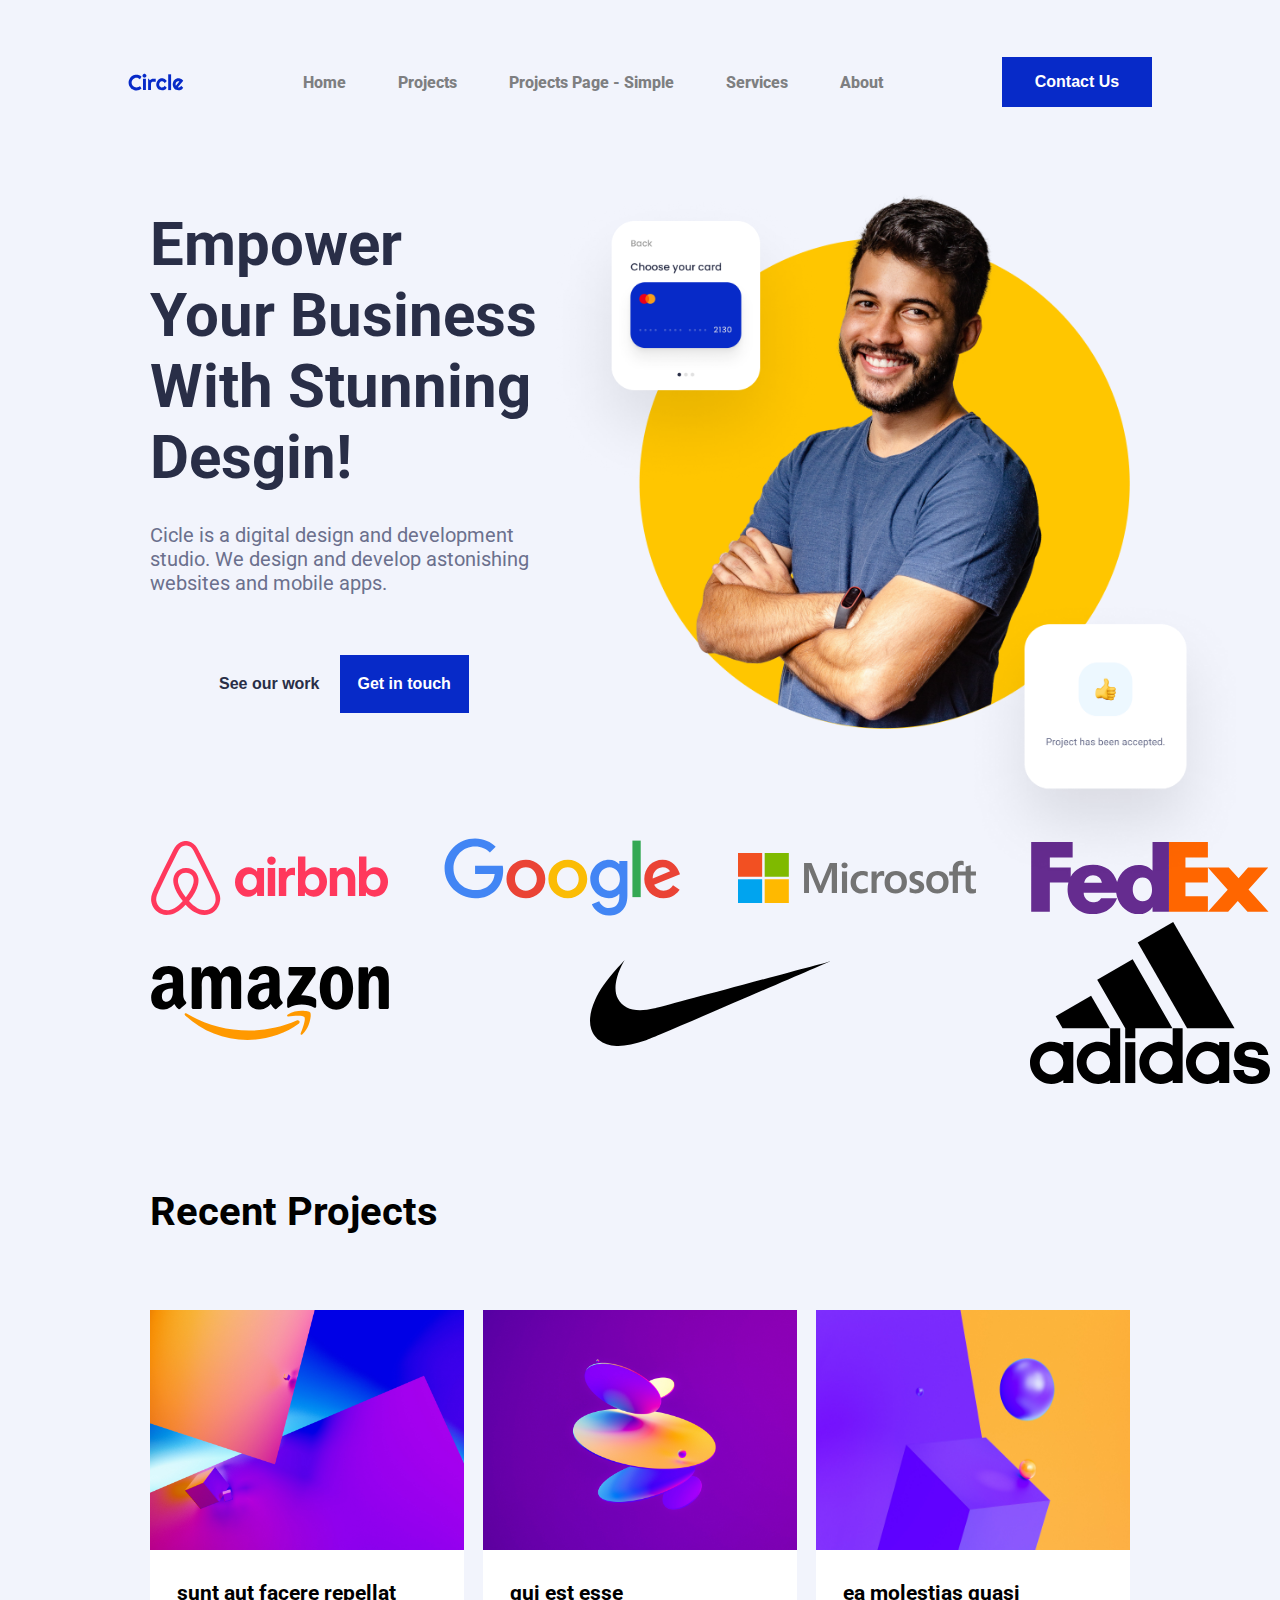
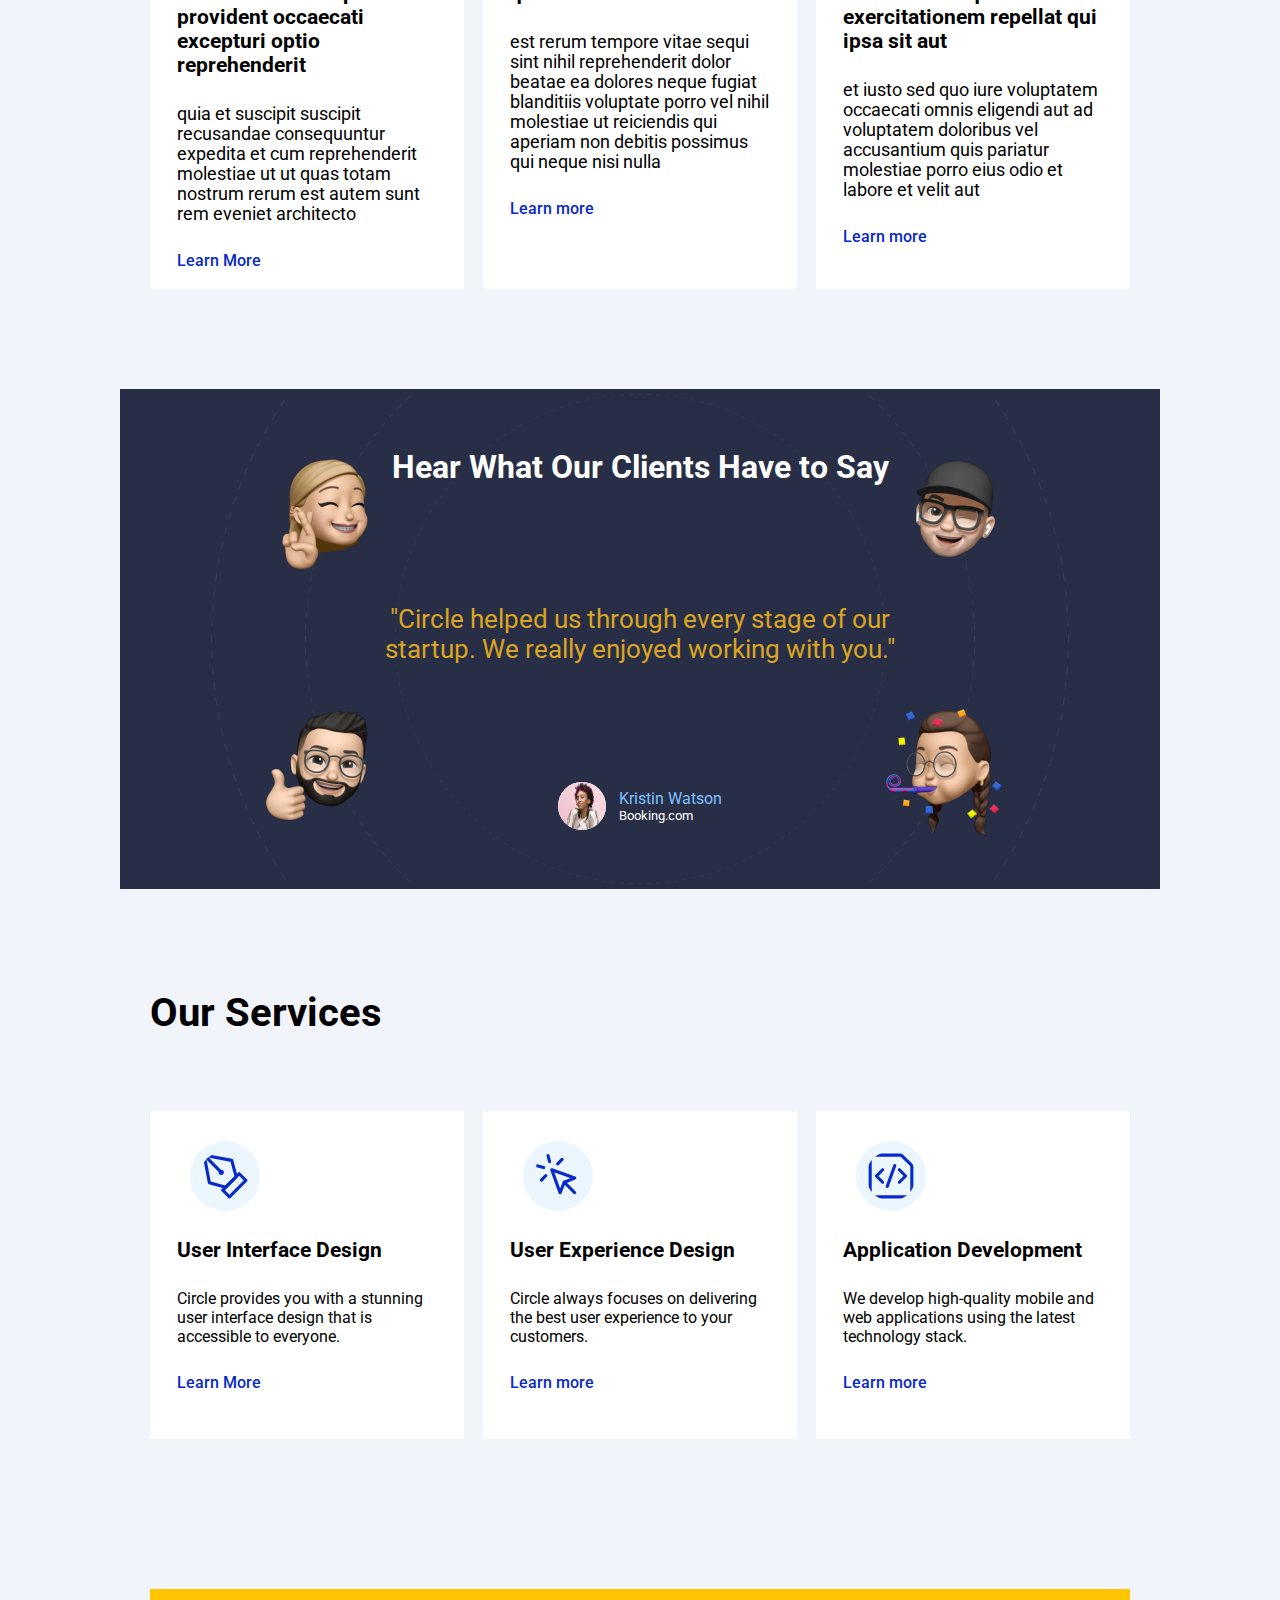
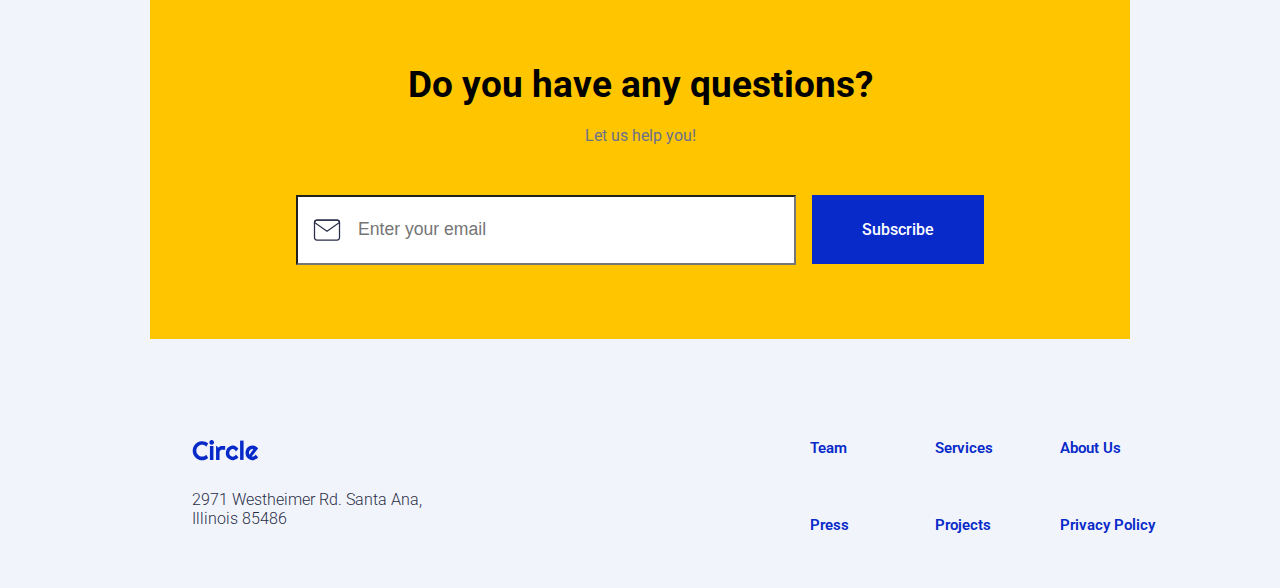
==== commit f30dad57: "contacto html" ====
--- a/midterm-project-boiler/index.html
+++ b/midterm-project-boiler/index.html
@@ -15,8 +15,10 @@
         <img src="resources/images/logos/circle.svg" alt="circle"> 
         <ul id="lista">
           <li> <a href="./index.html"> Home</a> </li>
-          <li> <a href="./project.html"> Projects </a> </li>
+          <li> <a href="#projets"> Projects  </a></li>
+          <li> <a href="./project.html"> Projects Page - Simple</a> </li>
           <li> <a href="#services"> Services  </a></li>
+          <li> <a href="#about"> About  </a></li>
       </ul>
       <button class="btnContacto type="submit"  onclick="location.href='contact-us.html'">Contact Us</button>
     </nav>
